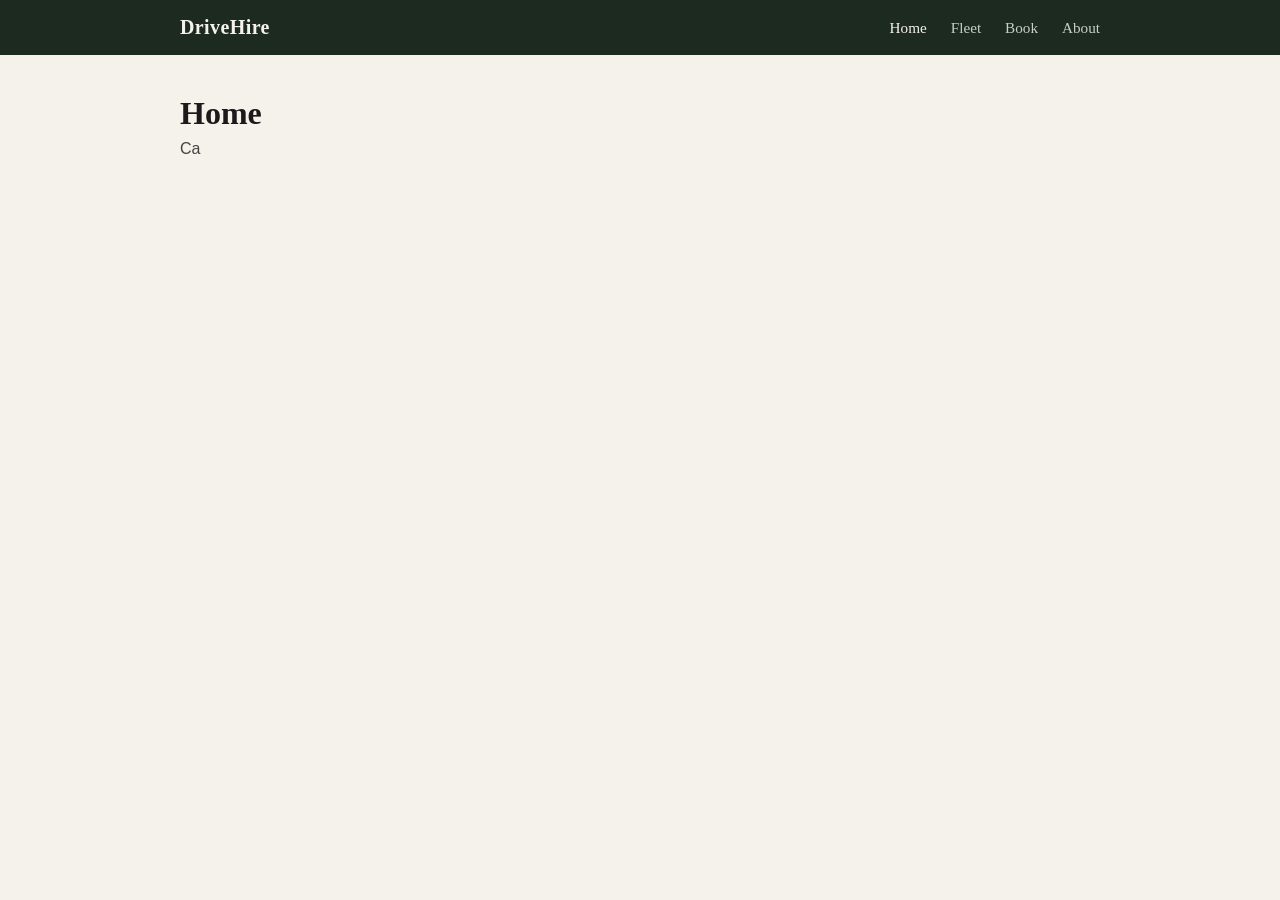
==== index.html @ 15073d2c "Added first page with basic navigation bar Added the first page to the website and added a basic nav" ====
<!DOCTYPE html>
<html lang="en">
<head>
  <meta charset="UTF-8">
  <meta name="viewport" content="width=device-width, initial-scale=1.0">
  <title>DriveHire — Home</title>
  <link rel="stylesheet" href="css/style.css">
</head>
<body>
  <header class="site-header">
    <nav class="nav">
      <a class="nav-brand" href="index.html">DriveHire</a>
      <ul class="nav-links">
        <li><a href="index.html" class="active">Home</a></li>
        <li><a href="fleet.html">Fleet</a></li>
        <li><a href="book.html">Book</a></li>
        <li><a href="about.html">About</a></li>
      </ul>
    </nav>
  </header>

  <main>
    <h1>Home</h1>
    <p>Ca</p>
  </main>
</body>
</html>
---- css/style.css ----
* {
  box-sizing: border-box;
  margin: 0;
  padding: 0;
}

body {
  font-family: Georgia, "Times New Roman", serif;
  color: #1a1a1a;
  background: #f5f2eb;
}

.site-header {
  background: #1c2a1f;
  color: #f5f2eb;
}

.nav {
  display: flex;
  align-items: center;
  justify-content: space-between;
  max-width: 960px;
  margin: 0 auto;
  padding: 1rem 1.25rem;
}

.nav-brand {
  color: #f5f2eb;
  text-decoration: none;
  font-size: 1.25rem;
  font-weight: bold;
  letter-spacing: 0.02em;
}

.nav-links {
  display: flex;
  list-style: none;
  gap: 1.5rem;
}

.nav-links a {
  color: #c8d0c4;
  text-decoration: none;
  font-size: 0.95rem;
}

.nav-links a:hover,
.nav-links a.active {
  color: #f5f2eb;
}

main {
  max-width: 960px;
  margin: 0 auto;
  padding: 2.5rem 1.25rem;
}

main h1 {
  font-size: 2rem;
  margin-bottom: 0.5rem;
}

main p {
  font-family: "Helvetica Neue", Helvetica, sans-serif;
  color: #444;
}
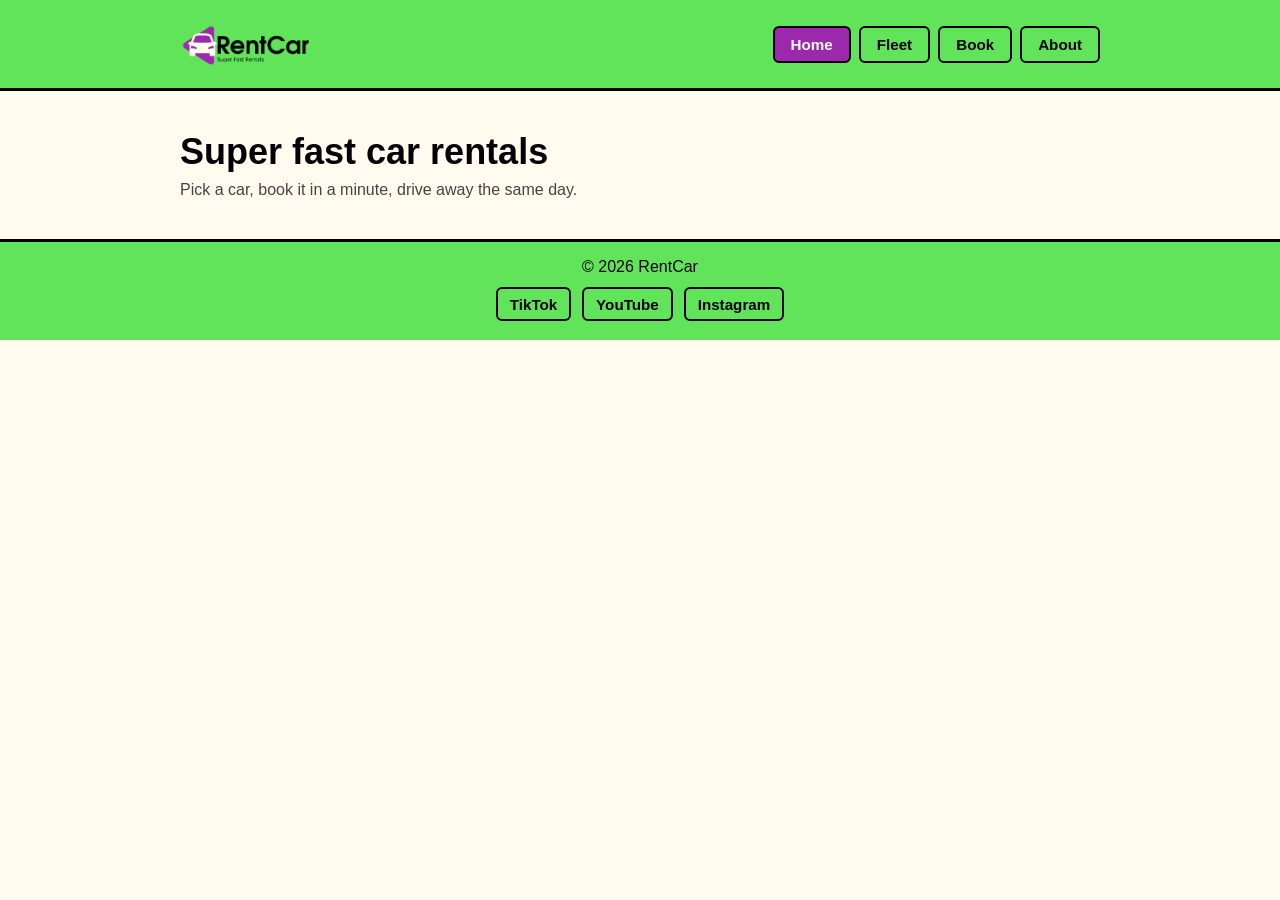
==== commit 6991feb5: "Added The Footer I made the footer and added it to all the pages which makes the pages look much bet" ====
--- a/index.html
+++ b/index.html
@@ -3,13 +3,15 @@
 <head>
   <meta charset="UTF-8">
   <meta name="viewport" content="width=device-width, initial-scale=1.0">
-  <title>DriveHire — Home</title>
+  <title>RentCar — Home</title>
   <link rel="stylesheet" href="css/style.css">
 </head>
 <body>
   <header class="site-header">
     <nav class="nav">
-      <a class="nav-brand" href="index.html">DriveHire</a>
+      <a class="nav-brand" href="index.html">
+        <img src="images/logo.png" alt="RentCar — Super Fast Rentals">
+      </a>
       <ul class="nav-links">
         <li><a href="index.html" class="active">Home</a></li>
         <li><a href="fleet.html">Fleet</a></li>
@@ -20,8 +22,17 @@
   </header>
 
   <main>
-    <h1>Home</h1>
-    <p>Ca</p>
+    <h1>Super fast car rentals</h1>
+    <p>Pick a car, book it in a minute, drive away the same day.</p>
   </main>
+
+  <footer class="site-footer">
+    <p>&copy; 2026 RentCar</p>
+    <p>
+      <a href="#">TikTok</a>
+      <a href="#">YouTube</a>
+      <a href="#">Instagram</a>
+    </p>
+  </footer>
 </body>
 </html>
--- a/css/style.css
+++ b/css/style.css
@@ -1,3 +1,12 @@
+:root {
+  --green: #61e45a;
+  --purple: #9c29ab;
+  --cream: #fffcef;
+  --ink: #030009;
+  --plum: #5e1268;
+  --mint: #e4f9e2;
+}
+
 * {
   box-sizing: border-box;
   margin: 0;
@@ -5,48 +14,56 @@
 }
 
 body {
-  font-family: Georgia, "Times New Roman", serif;
-  color: #1a1a1a;
-  background: #f5f2eb;
+  font-family: "Helvetica Neue", Helvetica, Arial, sans-serif;
+  color: var(--ink);
+  background: var(--cream);
 }
 
 .site-header {
-  background: #1c2a1f;
-  color: #f5f2eb;
+  background: var(--green);
+  border-bottom: 3px solid var(--ink);
 }
 
 .nav {
   display: flex;
+  flex-wrap: wrap;
   align-items: center;
   justify-content: space-between;
+  gap: 1rem;
   max-width: 960px;
   margin: 0 auto;
-  padding: 1rem 1.25rem;
+  padding: 0.75rem 1.25rem;
 }
 
-.nav-brand {
-  color: #f5f2eb;
-  text-decoration: none;
-  font-size: 1.25rem;
-  font-weight: bold;
-  letter-spacing: 0.02em;
+.nav-brand img {
+  display: block;
+  height: 64px;
 }
 
 .nav-links {
   display: flex;
   list-style: none;
-  gap: 1.5rem;
+  gap: 0.5rem;
 }
 
 .nav-links a {
-  color: #c8d0c4;
+  display: block;
+  padding: 0.5rem 1rem;
+  border: 2px solid var(--ink);
+  border-radius: 6px;
+  color: var(--ink);
   text-decoration: none;
   font-size: 0.95rem;
+  font-weight: 600;
 }
 
-.nav-links a:hover,
+.nav-links a:hover {
+  background: var(--cream);
+}
+
 .nav-links a.active {
-  color: #f5f2eb;
+  background: var(--purple);
+  color: var(--cream);
 }
 
 main {
@@ -55,12 +72,39 @@
   padding: 2.5rem 1.25rem;
 }
 
-main h1 {
-  font-size: 2rem;
-  margin-bottom: 0.5rem;
+h1 {
+  font-size: 2.25rem;
 }
 
 main p {
-  font-family: "Helvetica Neue", Helvetica, sans-serif;
+  margin-top: 0.5rem;
   color: #444;
 }
+
+.site-footer {
+  background: var(--green);
+  border-top: 3px solid var(--ink);
+  padding: 1rem 1.25rem;
+  text-align: center;
+  color: var(--ink);
+}
+
+.site-footer p + p {
+  margin-top: 0.5rem;
+}
+
+.site-footer a {
+  display: inline-block;
+  padding: 0.4rem 0.75rem;
+  margin: 0.2rem;
+  border: 2px solid var(--ink);
+  border-radius: 6px;
+  color: var(--ink);
+  text-decoration: none;
+  font-size: 0.95rem;
+  font-weight: 600;
+}
+
+.site-footer a:hover {
+  background: var(--cream);
+}
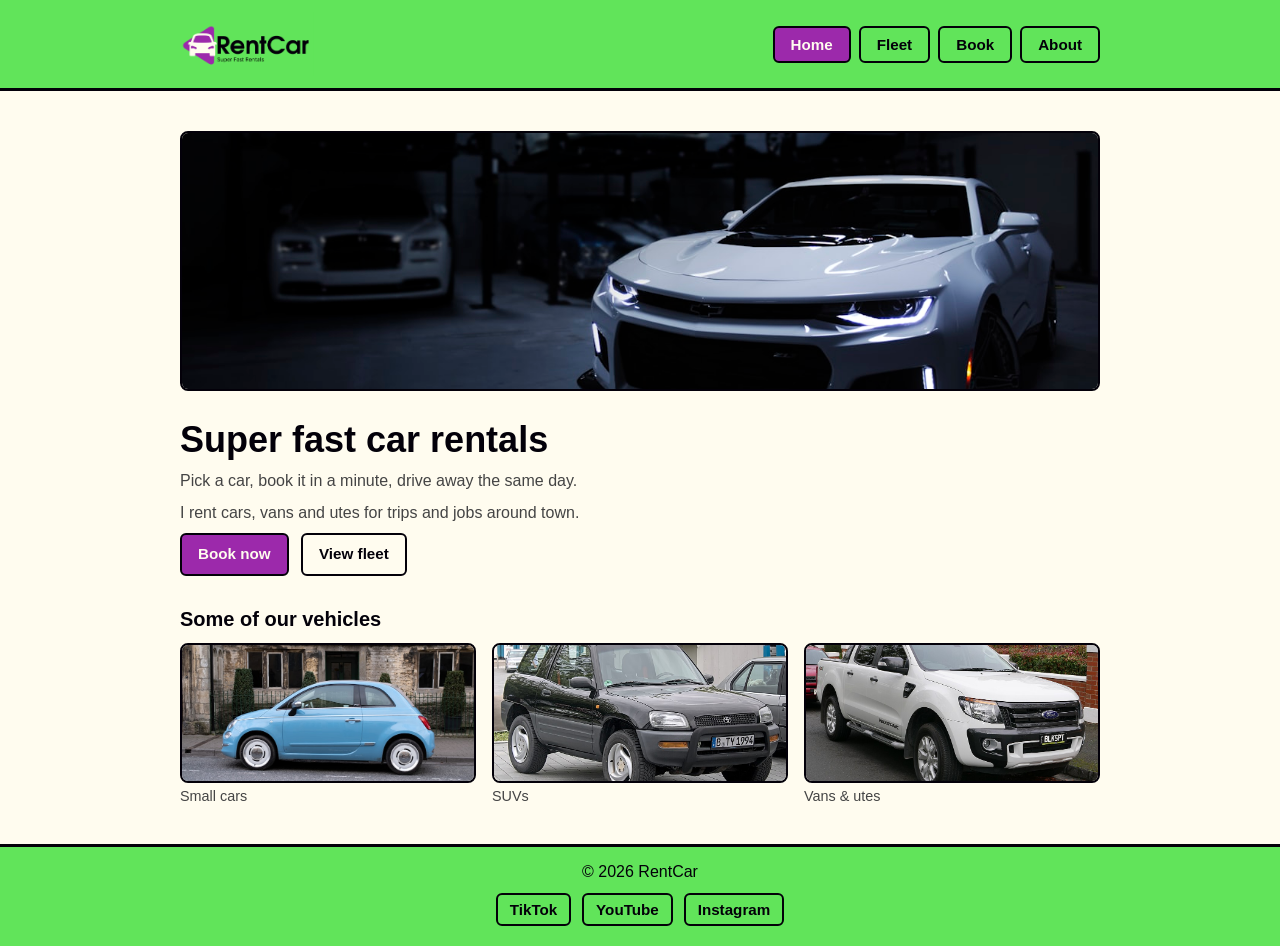
==== commit c16753b2: "Added images and other items to home page I added more stuff to the homepage like images of cars and" ====
--- a/index.html
+++ b/index.html
@@ -22,8 +22,31 @@
   </header>
 
   <main>
+    <img class="hero-img" src="images/hero-car.jpg" alt="Cars available to rent">
+
     <h1>Super fast car rentals</h1>
     <p>Pick a car, book it in a minute, drive away the same day.</p>
+    <p>I rent cars, vans and utes for trips and jobs around town.</p>
+    <p>
+      <a class="btn btn-primary" href="book.html">Book now</a>
+      <a class="btn" href="fleet.html">View fleet</a>
+    </p>
+
+    <h2>Some of our vehicles</h2>
+    <div class="photos">
+      <figure>
+        <img src="images/car-small.jpg" alt="Small hatchback car">
+        <figcaption>Small cars</figcaption>
+      </figure>
+      <figure>
+        <img src="images/car-suv.jpg" alt="SUV on the road">
+        <figcaption>SUVs</figcaption>
+      </figure>
+      <figure>
+        <img src="images/car-ute.jpg" alt="Large utility vehicle">
+        <figcaption>Vans &amp; utes</figcaption>
+      </figure>
+    </div>
   </main>
 
   <footer class="site-footer">
--- a/css/style.css
+++ b/css/style.css
@@ -3,15 +3,9 @@
   --purple: #9c29ab;
   --cream: #fffcef;
   --ink: #030009;
-  --plum: #5e1268;
-  --mint: #e4f9e2;
 }
 
-* {
-  box-sizing: border-box;
-  margin: 0;
-  padding: 0;
-}
+* { box-sizing: border-box; margin: 0; padding: 0; }
 
 body {
   font-family: "Helvetica Neue", Helvetica, Arial, sans-serif;
@@ -24,21 +18,31 @@
   border-bottom: 3px solid var(--ink);
 }
 
+.site-footer {
+  background: var(--green);
+  border-top: 3px solid var(--ink);
+  padding: 1rem 1.25rem;
+  text-align: center;
+}
+
+.nav,
+main {
+  max-width: 960px;
+  margin: 0 auto;
+}
+
 .nav {
   display: flex;
   flex-wrap: wrap;
   align-items: center;
   justify-content: space-between;
   gap: 1rem;
-  max-width: 960px;
-  margin: 0 auto;
   padding: 0.75rem 1.25rem;
 }
 
-.nav-brand img {
-  display: block;
-  height: 64px;
-}
+main { padding: 2.5rem 1.25rem; }
+
+.nav-brand img { display: block; height: 64px; }
 
 .nav-links {
   display: flex;
@@ -46,65 +50,84 @@
   gap: 0.5rem;
 }
 
-.nav-links a {
-  display: block;
-  padding: 0.5rem 1rem;
+.nav-links a,
+.site-footer a,
+.btn {
   border: 2px solid var(--ink);
   border-radius: 6px;
   color: var(--ink);
   text-decoration: none;
-  font-size: 0.95rem;
   font-weight: 600;
 }
 
-.nav-links a:hover {
-  background: var(--cream);
-}
-
-.nav-links a.active {
-  background: var(--purple);
-  color: var(--cream);
-}
-
-main {
-  max-width: 960px;
-  margin: 0 auto;
-  padding: 2.5rem 1.25rem;
-}
-
-h1 {
-  font-size: 2.25rem;
-}
-
-main p {
-  margin-top: 0.5rem;
-  color: #444;
-}
-
-.site-footer {
-  background: var(--green);
-  border-top: 3px solid var(--ink);
-  padding: 1rem 1.25rem;
-  text-align: center;
-  color: var(--ink);
-}
-
-.site-footer p + p {
-  margin-top: 0.5rem;
+.nav-links a,
+.btn {
+  display: inline-block;
+  padding: 0.5rem 1rem;
+  font-size: 0.95rem;
 }
 
 .site-footer a {
   display: inline-block;
   padding: 0.4rem 0.75rem;
   margin: 0.2rem;
-  border: 2px solid var(--ink);
-  border-radius: 6px;
-  color: var(--ink);
-  text-decoration: none;
   font-size: 0.95rem;
-  font-weight: 600;
 }
 
-.site-footer a:hover {
-  background: var(--cream);
+.nav-links a:hover,
+.site-footer a:hover { background: var(--cream); }
+
+.nav-links a.active,
+.btn-primary {
+  background: var(--purple);
+  color: var(--cream);
 }
+
+h1 { font-size: 2.25rem; }
+
+h2 { font-size: 1.25rem; }
+
+main h2 { margin: 2rem 0 0.75rem; }
+
+main p {
+  margin-top: 0.5rem;
+  color: #444;
+  line-height: 1.5;
+}
+
+.btn { margin-right: 0.5rem; }
+
+.hero-img,
+.photos img {
+  border: 2px solid var(--ink);
+  border-radius: 8px;
+  object-fit: cover;
+}
+
+.hero-img {
+  width: 100%;
+  height: 260px;
+  margin-bottom: 1.5rem;
+}
+
+.photos {
+  display: flex;
+  gap: 1rem;
+  flex-wrap: wrap;
+}
+
+.photos figure { flex: 1; min-width: 140px; }
+
+.photos img {
+  width: 100%;
+  height: 140px;
+  display: block;
+}
+
+.photos figcaption {
+  margin-top: 0.35rem;
+  font-size: 0.9rem;
+  color: #444;
+}
+
+.site-footer p + p { margin-top: 0.5rem; }
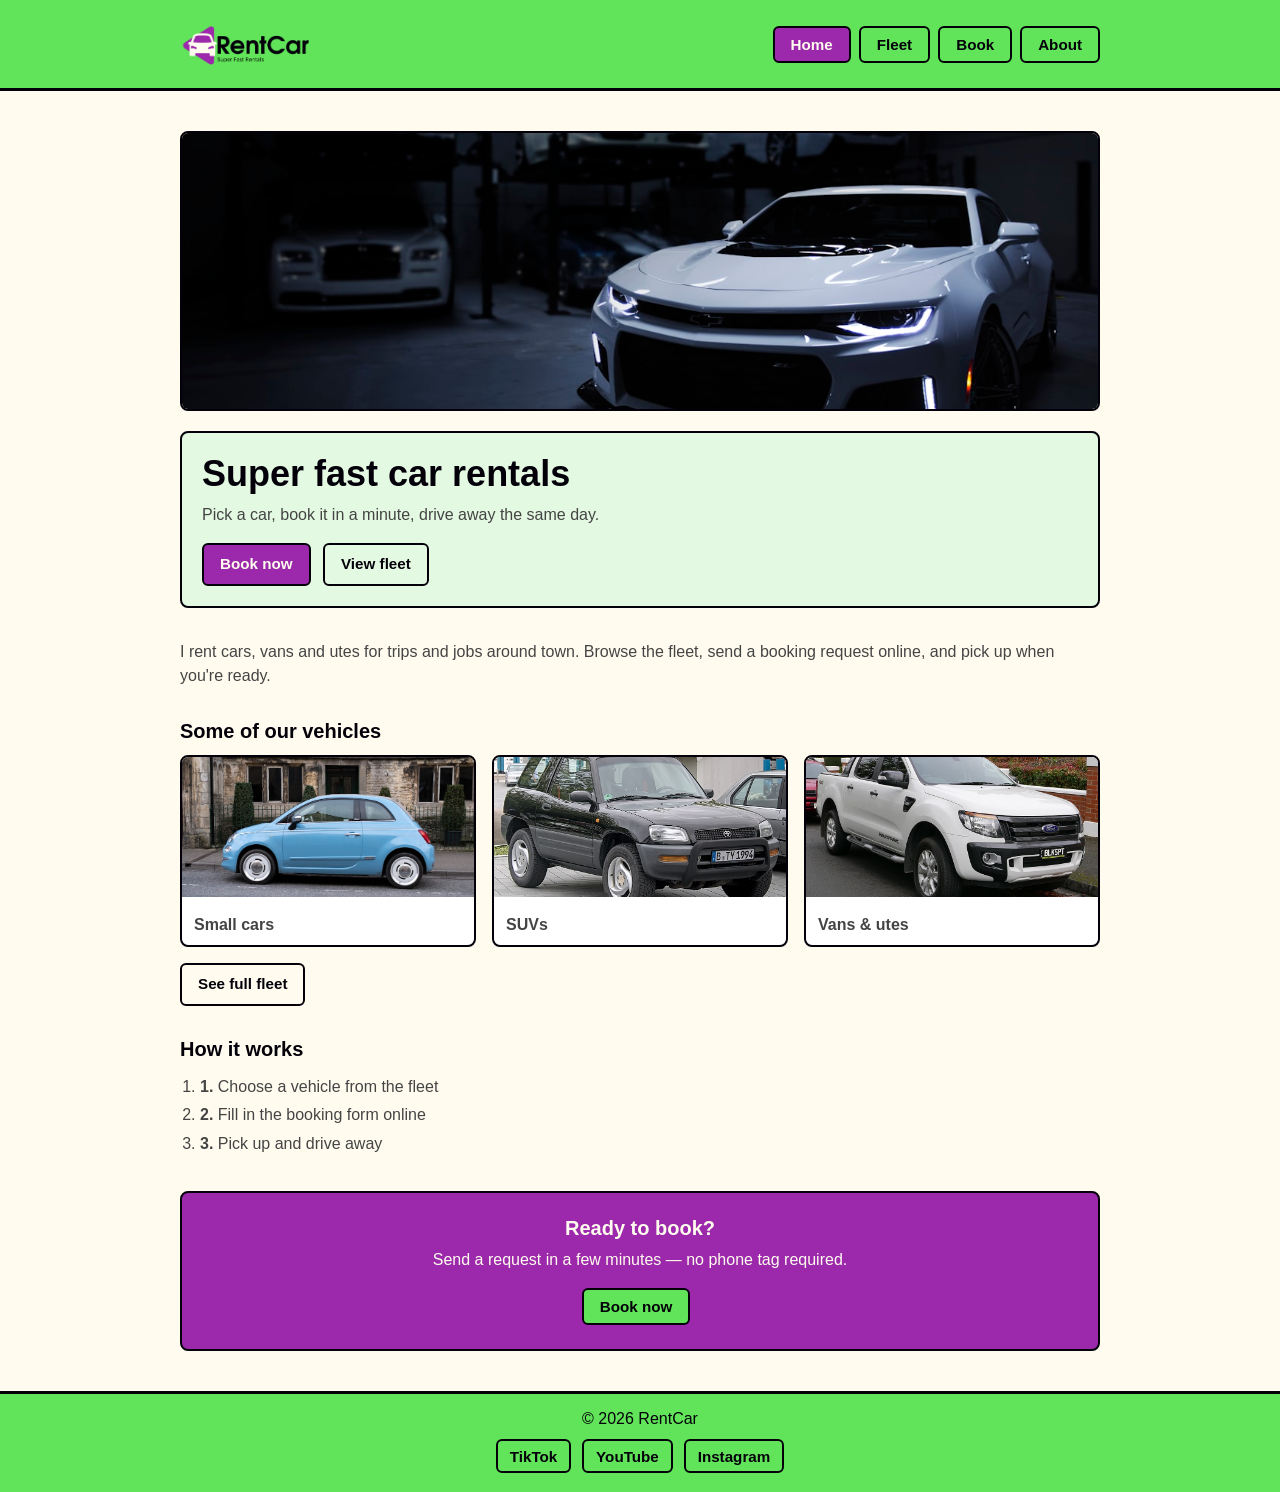
==== commit 134a6b88: "Fixed up the homepage I made the images horizontal and added a view fleet and booking button. it loo" ====
--- a/index.html
+++ b/index.html
@@ -22,31 +22,55 @@
   </header>
 
   <main>
-    <img class="hero-img" src="images/hero-car.jpg" alt="Cars available to rent">
+    <section class="hero">
+      <img src="images/hero-car.jpg" alt="Cars available to rent">
+      <div class="hero-box">
+        <h1>Super fast car rentals</h1>
+        <p>Pick a car, book it in a minute, drive away the same day.</p>
+        <p class="hero-btns">
+          <a class="btn btn-primary" href="book.html">Book now</a>
+          <a class="btn" href="fleet.html">View fleet</a>
+        </p>
+      </div>
+    </section>
 
-    <h1>Super fast car rentals</h1>
-    <p>Pick a car, book it in a minute, drive away the same day.</p>
-    <p>I rent cars, vans and utes for trips and jobs around town.</p>
-    <p>
-      <a class="btn btn-primary" href="book.html">Book now</a>
-      <a class="btn" href="fleet.html">View fleet</a>
-    </p>
+    <section class="block">
+      <p>I rent cars, vans and utes for trips and jobs around town. Browse the fleet, send a booking request online, and pick up when you're ready.</p>
+    </section>
 
-    <h2>Some of our vehicles</h2>
-    <div class="photos">
-      <figure>
-        <img src="images/car-small.jpg" alt="Small hatchback car">
-        <figcaption>Small cars</figcaption>
-      </figure>
-      <figure>
-        <img src="images/car-suv.jpg" alt="SUV on the road">
-        <figcaption>SUVs</figcaption>
-      </figure>
-      <figure>
-        <img src="images/car-ute.jpg" alt="Large utility vehicle">
-        <figcaption>Vans &amp; utes</figcaption>
-      </figure>
-    </div>
+    <section class="block">
+      <h2>Some of our vehicles</h2>
+      <div class="row">
+        <div class="card">
+          <img src="images/car-small.jpg" alt="Small hatchback">
+          <p>Small cars</p>
+        </div>
+        <div class="card">
+          <img src="images/car-suv.jpg" alt="SUV">
+          <p>SUVs</p>
+        </div>
+        <div class="card">
+          <img src="images/car-ute.jpg" alt="Ute">
+          <p>Vans &amp; utes</p>
+        </div>
+      </div>
+      <p class="link-row"><a class="btn" href="fleet.html">See full fleet</a></p>
+    </section>
+
+    <section class="block">
+      <h2>How it works</h2>
+      <ol class="steps">
+        <li><strong>1.</strong> Choose a vehicle from the fleet</li>
+        <li><strong>2.</strong> Fill in the booking form online</li>
+        <li><strong>3.</strong> Pick up and drive away</li>
+      </ol>
+    </section>
+
+    <section class="cta">
+      <h2>Ready to book?</h2>
+      <p>Send a request in a few minutes — no phone tag required.</p>
+      <a class="btn" href="book.html">Book now</a>
+    </section>
   </main>
 
   <footer class="site-footer">
--- a/css/style.css
+++ b/css/style.css
@@ -87,8 +87,6 @@
 
 h2 { font-size: 1.25rem; }
 
-main h2 { margin: 2rem 0 0.75rem; }
-
 main p {
   margin-top: 0.5rem;
   color: #444;
@@ -97,37 +95,85 @@
 
 .btn { margin-right: 0.5rem; }
 
-.hero-img,
-.photos img {
+/* Home */
+.hero img {
+  width: 100%;
+  height: 280px;
+  object-fit: cover;
   border: 2px solid var(--ink);
   border-radius: 8px;
-  object-fit: cover;
+  display: block;
 }
 
-.hero-img {
-  width: 100%;
-  height: 260px;
-  margin-bottom: 1.5rem;
+.hero-box {
+  margin-top: 1.25rem;
+  padding: 1.25rem;
+  background: #e4f9e2;
+  border: 2px solid var(--ink);
+  border-radius: 8px;
 }
 
-.photos {
+.hero-btns { margin-top: 1rem; }
+
+.block { margin-top: 2rem; }
+
+.block h2 { margin-bottom: 0.75rem; }
+
+.row {
   display: flex;
   gap: 1rem;
   flex-wrap: wrap;
 }
 
-.photos figure { flex: 1; min-width: 140px; }
+.card {
+  flex: 1;
+  min-width: 140px;
+  border: 2px solid var(--ink);
+  border-radius: 8px;
+  overflow: hidden;
+  background: #fff;
+}
 
-.photos img {
+.card img {
   width: 100%;
   height: 140px;
+  object-fit: cover;
   display: block;
 }
 
-.photos figcaption {
-  margin-top: 0.35rem;
-  font-size: 0.9rem;
+.card p {
+  padding: 0.5rem 0.75rem;
+  font-weight: 600;
+}
+
+.link-row { margin-top: 1rem; }
+
+.steps {
+  padding-left: 1.25rem;
   color: #444;
+  line-height: 1.8;
+}
+
+.cta {
+  margin-top: 2rem;
+  padding: 1.5rem;
+  text-align: center;
+  background: var(--purple);
+  color: var(--cream);
+  border: 2px solid var(--ink);
+  border-radius: 8px;
+}
+
+.cta h2 { color: var(--cream); }
+
+.cta p {
+  color: var(--cream);
+  margin-top: 0.5rem;
+}
+
+.cta .btn {
+  margin-top: 1rem;
+  background: var(--green);
 }
 
 .site-footer p + p { margin-top: 0.5rem; }
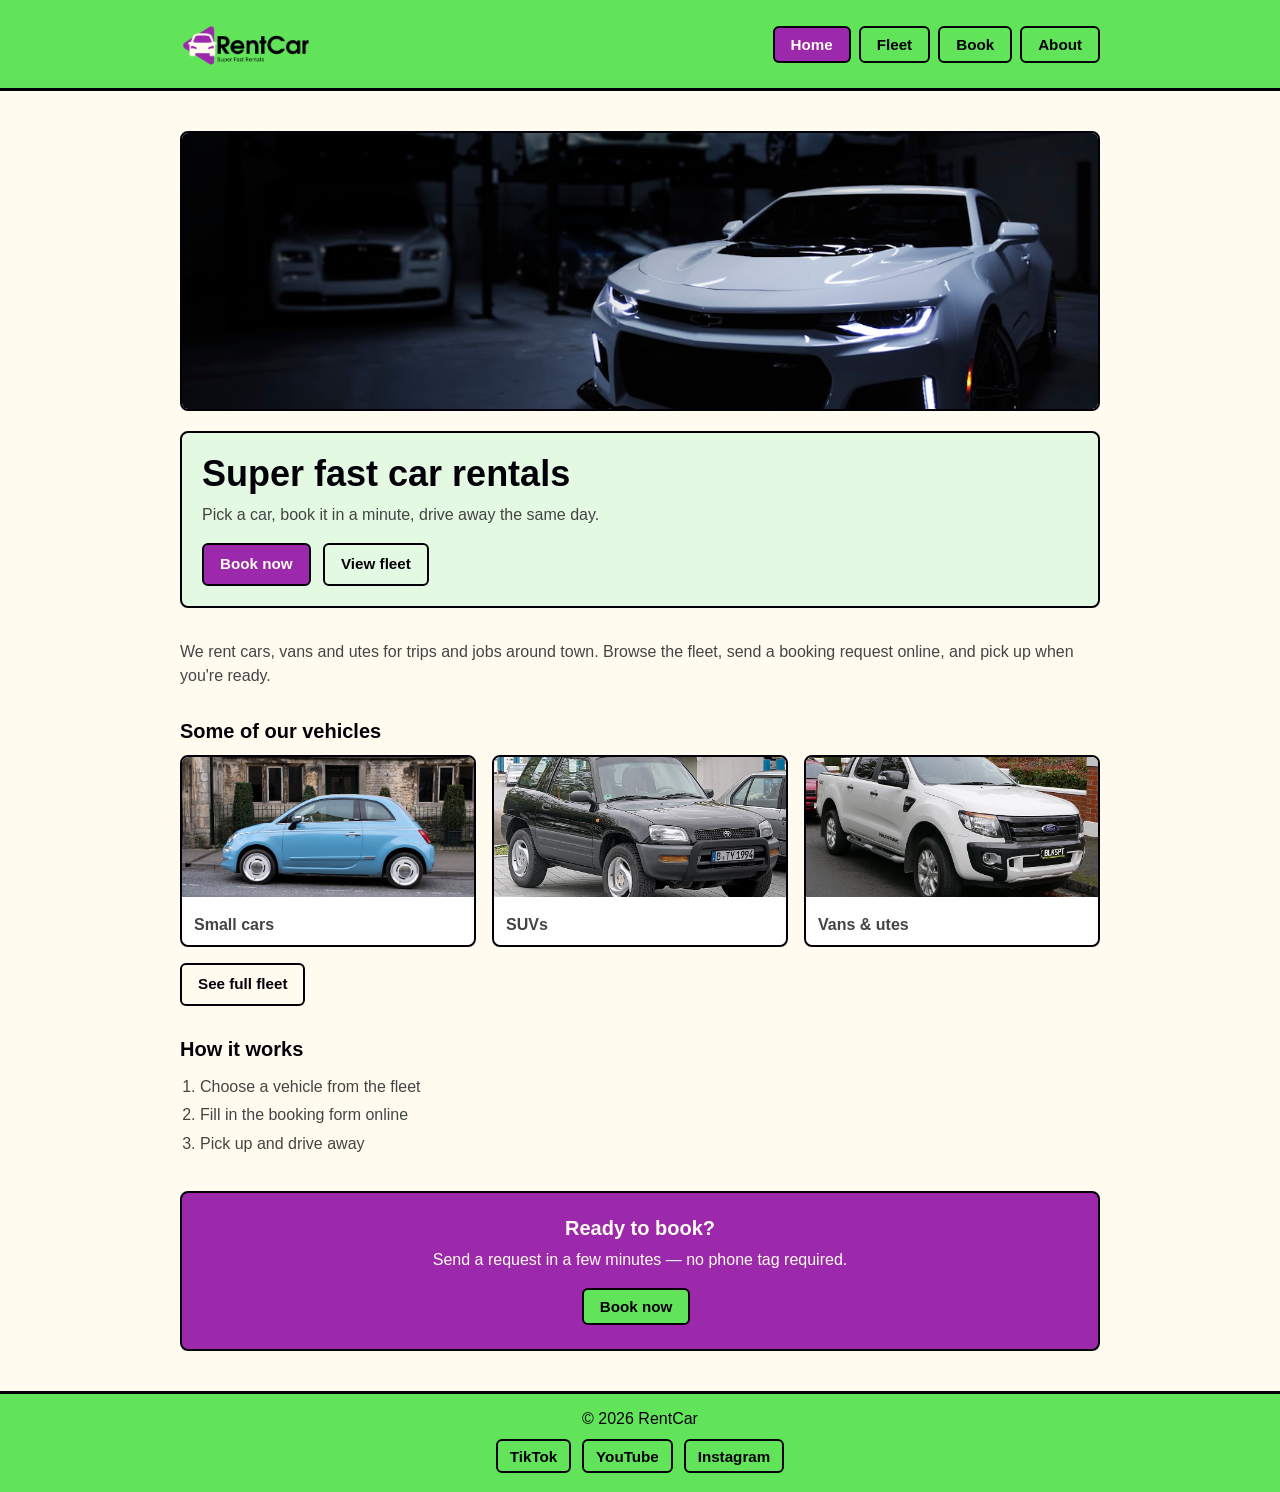
==== commit 3077f777: "Fixed buttons I fixed the buttons that were meant to highlight on the home page. This makes sure the" ====
--- a/index.html
+++ b/index.html
@@ -35,24 +35,24 @@
     </section>
 
     <section class="block">
-      <p>I rent cars, vans and utes for trips and jobs around town. Browse the fleet, send a booking request online, and pick up when you're ready.</p>
+      <p>We rent cars, vans and utes for trips and jobs around town. Browse the fleet, send a booking request online, and pick up when you're ready.</p>
     </section>
 
     <section class="block">
       <h2>Some of our vehicles</h2>
       <div class="row">
-        <div class="card">
+        <a class="card" href="fleet.html#small">
           <img src="images/car-small.jpg" alt="Small hatchback">
           <p>Small cars</p>
-        </div>
-        <div class="card">
+        </a>
+        <a class="card" href="fleet.html#suv">
           <img src="images/car-suv.jpg" alt="SUV">
           <p>SUVs</p>
-        </div>
-        <div class="card">
+        </a>
+        <a class="card" href="fleet.html#ute">
           <img src="images/car-ute.jpg" alt="Ute">
           <p>Vans &amp; utes</p>
-        </div>
+        </a>
       </div>
       <p class="link-row"><a class="btn" href="fleet.html">See full fleet</a></p>
     </section>
@@ -60,9 +60,9 @@
     <section class="block">
       <h2>How it works</h2>
       <ol class="steps">
-        <li><strong>1.</strong> Choose a vehicle from the fleet</li>
-        <li><strong>2.</strong> Fill in the booking form online</li>
-        <li><strong>3.</strong> Pick up and drive away</li>
+        <li> Choose a vehicle from the fleet</li>
+        <li> Fill in the booking form online</li>
+        <li> Pick up and drive away</li>
       </ol>
     </section>
 
--- a/css/style.css
+++ b/css/style.css
@@ -75,7 +75,12 @@
 }
 
 .nav-links a:hover,
-.site-footer a:hover { background: var(--cream); }
+.site-footer a:hover,
+.btn:hover,
+.cta .btn:hover {
+  background: #fff;
+  color: var(--ink);
+}
 
 .nav-links a.active,
 .btn-primary {
@@ -125,13 +130,21 @@
   flex-wrap: wrap;
 }
 
-.card {
+a.card {
   flex: 1;
   min-width: 140px;
+  display: block;
   border: 2px solid var(--ink);
   border-radius: 8px;
   overflow: hidden;
   background: #fff;
+  color: inherit;
+  text-decoration: none;
+}
+
+a.card:hover {
+  background: #fff;
+  outline: 3px solid var(--purple);
 }
 
 .card img {
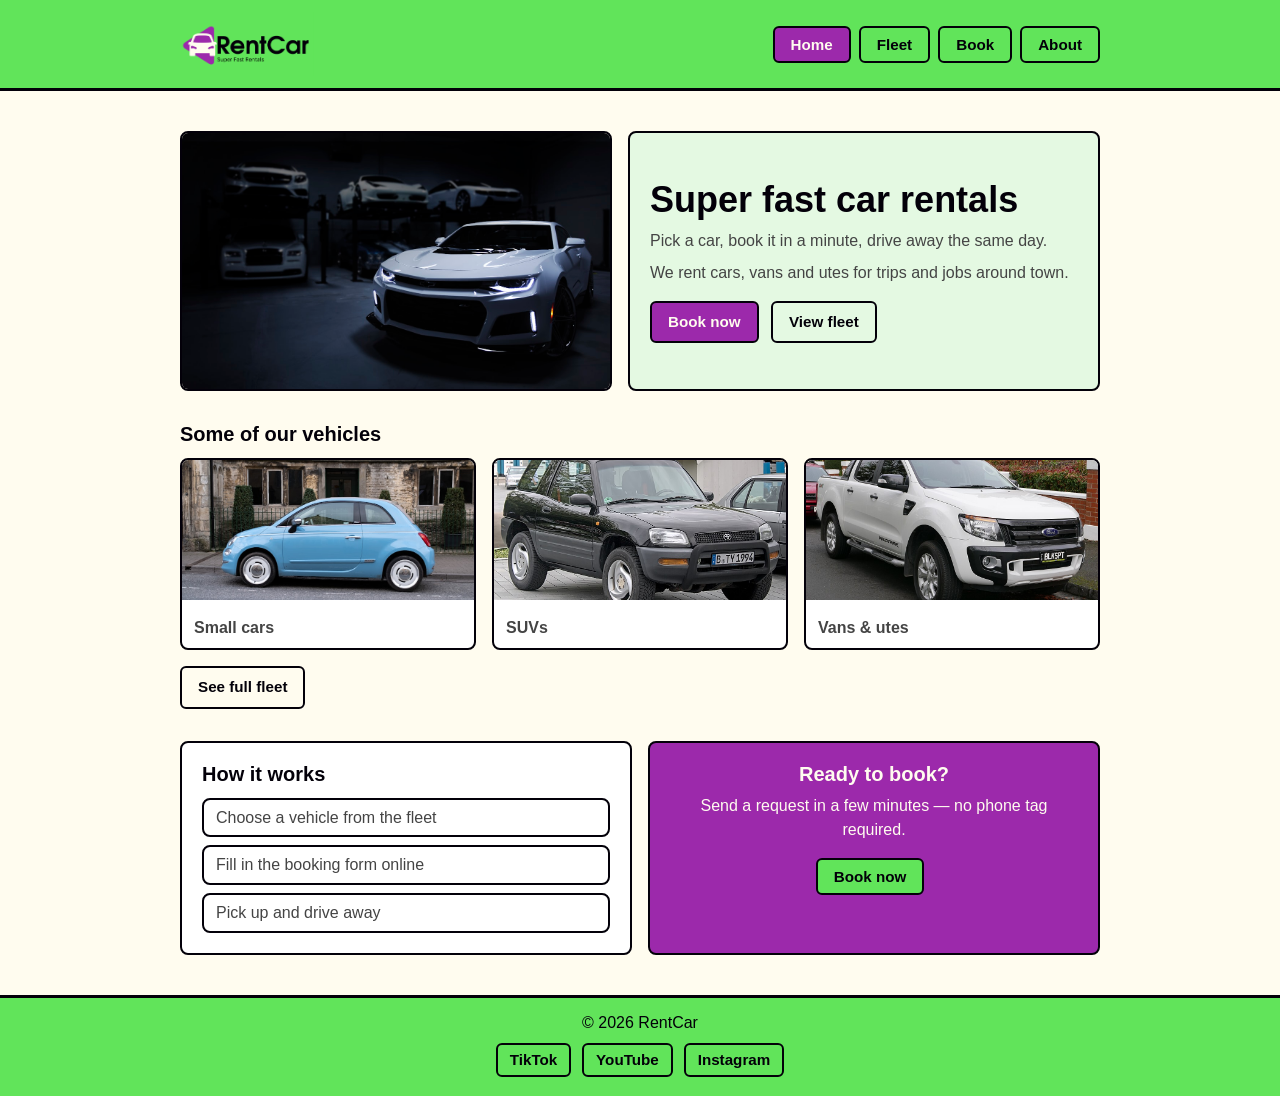
==== commit da066727: "Fixed the layout of the homepage I fixed the layout of the homepage so it is more confined and unifo" ====
--- a/index.html
+++ b/index.html
@@ -27,15 +27,12 @@
       <div class="hero-box">
         <h1>Super fast car rentals</h1>
         <p>Pick a car, book it in a minute, drive away the same day.</p>
+        <p>We rent cars, vans and utes for trips and jobs around town.</p>
         <p class="hero-btns">
           <a class="btn btn-primary" href="book.html">Book now</a>
           <a class="btn" href="fleet.html">View fleet</a>
         </p>
       </div>
-    </section>
-
-    <section class="block">
-      <p>We rent cars, vans and utes for trips and jobs around town. Browse the fleet, send a booking request online, and pick up when you're ready.</p>
     </section>
 
     <section class="block">
@@ -57,19 +54,20 @@
       <p class="link-row"><a class="btn" href="fleet.html">See full fleet</a></p>
     </section>
 
-    <section class="block">
-      <h2>How it works</h2>
-      <ol class="steps">
-        <li> Choose a vehicle from the fleet</li>
-        <li> Fill in the booking form online</li>
-        <li> Pick up and drive away</li>
-      </ol>
-    </section>
-
-    <section class="cta">
-      <h2>Ready to book?</h2>
-      <p>Send a request in a few minutes — no phone tag required.</p>
-      <a class="btn" href="book.html">Book now</a>
+    <section class="split">
+      <div class="panel">
+        <h2>How it works</h2>
+        <ol class="steps">
+          <li>Choose a vehicle from the fleet</li>
+          <li>Fill in the booking form online</li>
+          <li>Pick up and drive away</li>
+        </ol>
+      </div>
+      <div class="cta">
+        <h2>Ready to book?</h2>
+        <p>Send a request in a few minutes — no phone tag required.</p>
+        <a class="btn" href="book.html">Book now</a>
+      </div>
     </section>
   </main>
 
--- a/css/style.css
+++ b/css/style.css
@@ -101,9 +101,24 @@
 .btn { margin-right: 0.5rem; }
 
 /* Home */
+.hero,
+.split {
+  display: flex;
+  gap: 1rem;
+  flex-wrap: wrap;
+  align-items: stretch;
+}
+
+.hero img,
+.hero-box,
+.split > * {
+  flex: 1;
+  min-width: 260px;
+}
+
 .hero img {
   width: 100%;
-  height: 280px;
+  height: 260px;
   object-fit: cover;
   border: 2px solid var(--ink);
   border-radius: 8px;
@@ -111,11 +126,13 @@
 }
 
 .hero-box {
-  margin-top: 1.25rem;
   padding: 1.25rem;
   background: #e4f9e2;
   border: 2px solid var(--ink);
   border-radius: 8px;
+  display: flex;
+  flex-direction: column;
+  justify-content: center;
 }
 
 .hero-btns { margin-top: 1rem; }
@@ -161,15 +178,30 @@
 
 .link-row { margin-top: 1rem; }
 
+.split { margin-top: 2rem; }
+
+.panel,
+.steps li {
+  border: 2px solid var(--ink);
+  border-radius: 8px;
+  background: #fff;
+}
+
+.panel { padding: 1.25rem; }
+
 .steps {
-  padding-left: 1.25rem;
+  list-style: none;
+  margin-top: 0.75rem;
+}
+
+.steps li {
+  margin-top: 0.5rem;
+  padding: 0.55rem 0.75rem;
   color: #444;
-  line-height: 1.8;
 }
 
 .cta {
-  margin-top: 2rem;
-  padding: 1.5rem;
+  padding: 1.25rem;
   text-align: center;
   background: var(--purple);
   color: var(--cream);
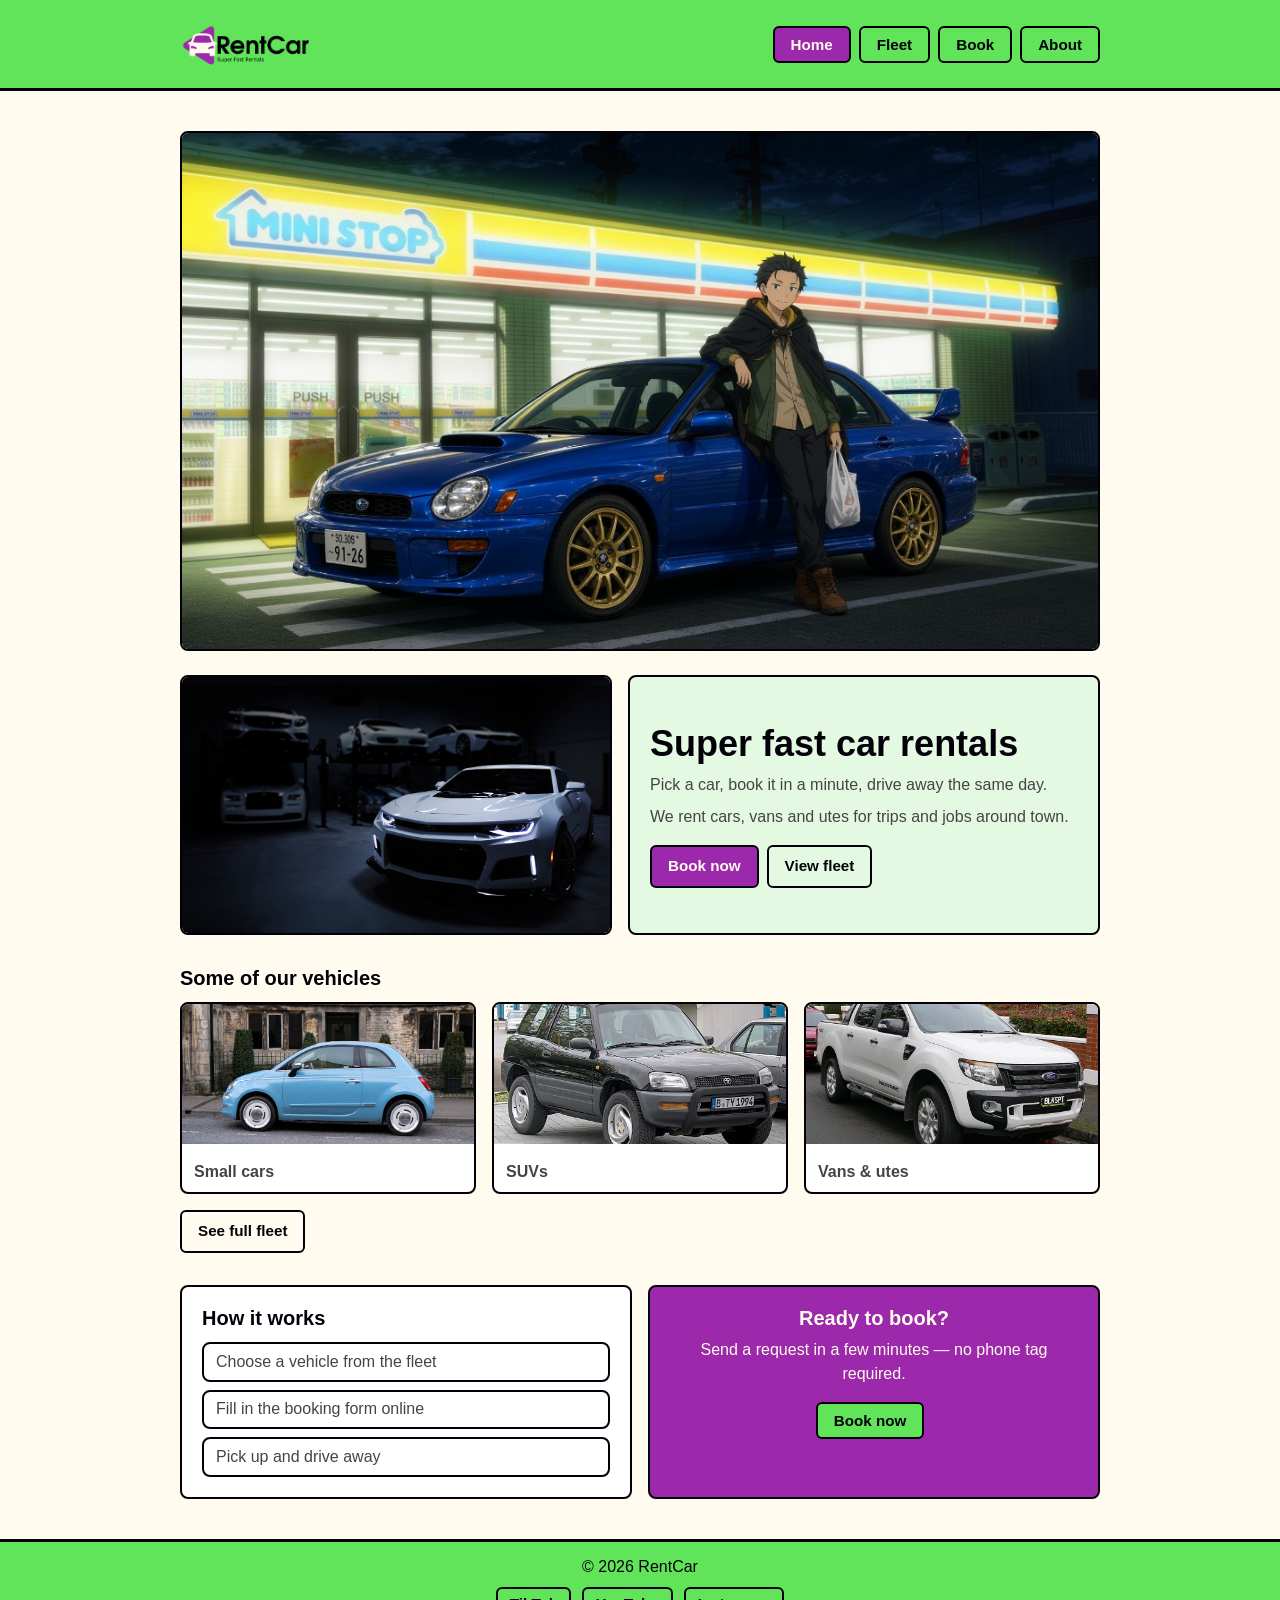
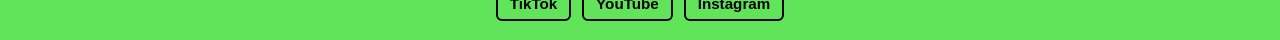
==== commit bf16f9d0: "Added more info to about page I added more information to the about page and added a banner image to" ====
--- a/index.html
+++ b/index.html
@@ -4,7 +4,7 @@
   <meta charset="UTF-8">
   <meta name="viewport" content="width=device-width, initial-scale=1.0">
   <title>RentCar — Home</title>
-  <link rel="stylesheet" href="css/style.css">
+  <link rel="stylesheet" href="css/style.css?v=3">
 </head>
 <body>
   <header class="site-header">
@@ -22,6 +22,7 @@
   </header>
 
   <main>
+    <img class="banner" src="images/cars/wrx.jpg" alt="Subaru WRX">
     <section class="hero">
       <img src="images/hero-car.jpg" alt="Cars available to rent">
       <div class="hero-box">
--- a/css/style.css
+++ b/css/style.css
@@ -135,7 +135,14 @@
   justify-content: center;
 }
 
-.hero-btns { margin-top: 1rem; }
+.hero-btns {
+  display: flex;
+  flex-wrap: wrap;
+  gap: 0.5rem;
+  margin-top: 1rem;
+}
+
+.hero-btns .btn { margin-right: 0; }
 
 .block { margin-top: 2rem; }
 
@@ -221,4 +228,125 @@
   background: var(--green);
 }
 
+.fleet-grid {
+  display: flex;
+  flex-wrap: wrap;
+  gap: 1rem;
+  margin-top: 1.5rem;
+}
+
+.fleet-cat {
+  flex: 1 1 calc(50% - 1rem);
+  min-width: 260px;
+  padding: 1.25rem;
+  border: 2px solid var(--ink);
+  border-radius: 8px;
+  background: #fff;
+  scroll-margin-top: 1rem;
+}
+
+.fleet-cat:target { outline: 3px solid var(--purple); }
+
+.fleet-cat ul {
+  margin: 0.75rem 0 1rem;
+  padding-left: 1.25rem;
+  color: #444;
+  line-height: 1.7;
+}
+
+.book-form label {
+  display: block;
+  margin-top: 0.75rem;
+  font-weight: 600;
+}
+
+.book-form input,
+.book-form select {
+  display: block;
+  margin-top: 0.25rem;
+  padding: 0.4rem;
+  width: 100%;
+  max-width: 320px;
+  border: 2px solid var(--ink);
+  border-radius: 6px;
+  font: inherit;
+}
+
+.book-form .check input {
+  display: inline;
+  width: auto;
+  margin-right: 0.35rem;
+}
+
+.book-form button { margin-top: 1rem; font: inherit; }
+
+.book-form h2 { margin-top: 1.5rem; }
+
+.pick-row {
+  display: flex;
+  flex-wrap: wrap;
+  gap: 0.75rem;
+  margin-top: 0.5rem;
+}
+
+.book-form .pick {
+  width: 180px;
+  display: grid;
+  grid-template-columns: auto 1fr;
+  border: 2px solid var(--ink);
+  border-radius: 8px;
+  background: #fff;
+  overflow: hidden;
+}
+
+.pick img {
+  grid-row: 1;
+  grid-column: 1 / -1;
+  width: 100%;
+  height: 110px;
+  object-fit: cover;
+  display: block;
+}
+
+.pick span {
+  grid-row: 2;
+  grid-column: 2;
+  padding: 0.45rem 0.5rem 0.55rem 0;
+  font-size: 0.9rem;
+}
+
+.book-form .pick input {
+  grid-row: 2;
+  grid-column: 1;
+  display: inline;
+  width: auto;
+  margin: 0.55rem 0.4rem 0 0.55rem;
+}
+
+.banner {
+  width: 100%;
+  height: auto;
+  border: 2px solid var(--ink);
+  border-radius: 8px;
+  display: block;
+  margin-bottom: 1.5rem;
+}
+
+.lot {
+  display: flex;
+  gap: 1rem;
+  flex-wrap: wrap;
+  margin-top: 0.75rem;
+}
+
+.lot img {
+  flex: 1;
+  min-width: 260px;
+  height: 200px;
+  object-fit: cover;
+  border: 2px solid var(--ink);
+  border-radius: 8px;
+  display: block;
+}
+
 .site-footer p + p { margin-top: 0.5rem; }
